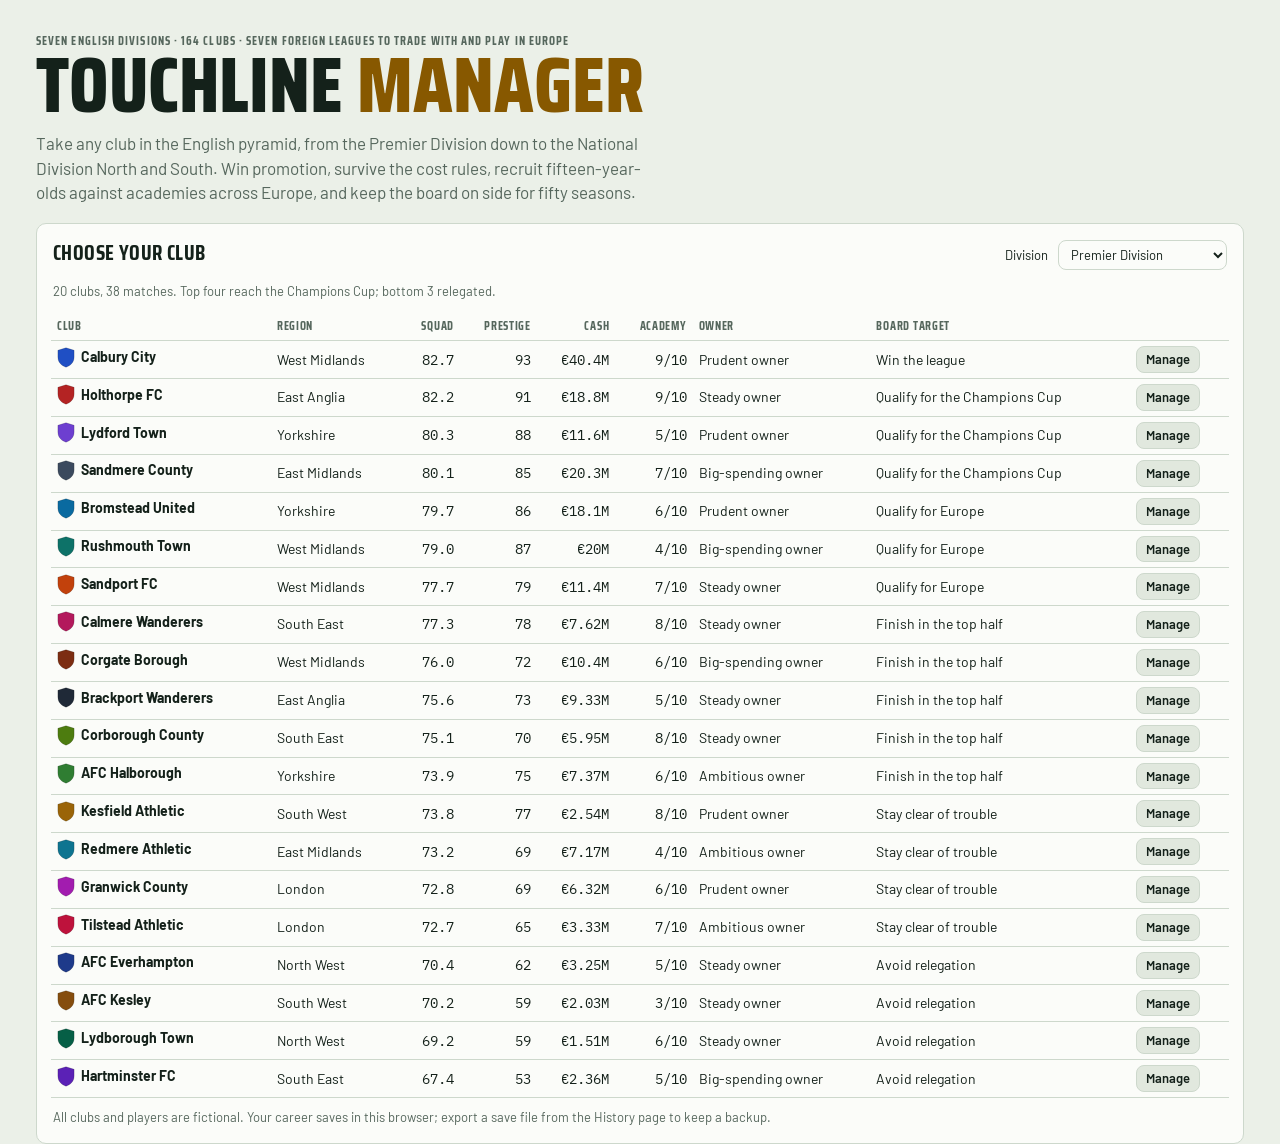
==== index.html @ c89dff46 "Touchline Manager: English pyramid football management game A browser football management game. One " ====
<!doctype html>
<html lang="en">
<head>
<meta charset="utf-8">
<meta name="viewport" content="width=device-width, initial-scale=1, viewport-fit=cover">
<title>Touchline Manager</title>
<meta name="description" content="A football management game set in the English pyramid, with European competition, youth recruitment and fifty-season careers.">
<meta name="theme-color" content="#10231a">
<meta name="apple-mobile-web-app-capable" content="yes">
<meta name="apple-mobile-web-app-status-bar-style" content="black-translucent">
<meta name="apple-mobile-web-app-title" content="Touchline">
<link rel="manifest" href="manifest.webmanifest">
<link rel="icon" href="icon.svg" type="image/svg+xml">
<link rel="apple-touch-icon" href="apple-touch-icon.png">
<link rel="preconnect" href="https://fonts.googleapis.com">
<link rel="preconnect" href="https://fonts.gstatic.com" crossorigin>
<link rel="stylesheet" href="https://fonts.googleapis.com/css2?family=Barlow:wght@400;500;600;700&family=IBM+Plex+Mono:wght@400;600&family=Saira+Condensed:wght@600;700;800&display=swap">
<link rel="stylesheet" href="app.css">
</head>
<body>
<div id="app"><div class="wrap gut" style="padding-block:40px"><p class="muted">Loading the leagues…</p></div></div>
<div id="modal"></div>
<div id="toast" hidden></div>
<div id="busy" class="busy" hidden><div>Simulating…</div></div>
<script src="js/data.js"></script>
<script src="js/world.js"></script>
<script src="js/engine.js"></script>
<script src="js/season.js"></script>
<script src="js/market.js"></script>
<script src="js/recruit.js"></script>
<script src="js/story.js"></script>
<script src="js/ui.js"></script>
<script src="js/main.js"></script>
</body>
</html>
---- app.css ----
/* Layout: floodlit-night scoreboard masthead with the Play control, a grass-tinted working surface below.
   Dense, sortable tables carry most of the game; the pitch diagram and live scoreboard are the two set pieces. */
:root{
  --bg:#ebf0e8; --surface:#fbfcf9; --surface-2:#e1e8de; --ink:#14211a; --muted:#56675d; --line:#cdd8cc;
  --board:#10231a; --board-2:#183528; --board-ink:#eaf3ec; --board-muted:#9db5a6;
  --pitch:#2c7a50; --pitch-2:#33845a; --chalk:rgba(255,255,255,.72);
  --accent:#e6a40c; --accent-ink:#875800; --on-accent:#1d1503;
  --win:#1b7f46; --draw:#7b847e; --loss:#bf3a25; --info:#2563a8; --crest-edge:rgba(0,0,0,.25);
  --zone-cc:#1b7f46; --zone-cs:#2563a8; --zone-po:#b07b00; --zone-down:#bf3a25;
  --f-display:"Saira Condensed","Arial Narrow",sans-serif;
  --f-body:"Barlow",system-ui,-apple-system,"Segoe UI",sans-serif;
  --f-mono:"IBM Plex Mono",ui-monospace,Menlo,monospace;
  --r:10px;
}
@media (prefers-color-scheme: dark){:root:not([data-theme="light"]){
  --bg:#0a130f; --surface:#101c16; --surface-2:#172720; --ink:#e3ece6; --muted:#8fa497; --line:#22382c;
  --board:#050b08; --board-2:#0f1f17; --board-ink:#eaf3ec; --board-muted:#86a090;
  --pitch:#1b5b3a; --pitch-2:#1f6341; --chalk:rgba(255,255,255,.55);
  --accent:#f1b52e; --accent-ink:#f1b52e; --on-accent:#1d1503;
  --win:#43c27a; --draw:#9aa39d; --loss:#f06b52; --info:#6ea8ec; --crest-edge:rgba(255,255,255,.25);
  --zone-cc:#43c27a; --zone-cs:#6ea8ec; --zone-po:#e0b040; --zone-down:#f06b52; color-scheme:dark}}
:root[data-theme="dark"]{
  --bg:#0a130f; --surface:#101c16; --surface-2:#172720; --ink:#e3ece6; --muted:#8fa497; --line:#22382c;
  --board:#050b08; --board-2:#0f1f17; --board-ink:#eaf3ec; --board-muted:#86a090;
  --pitch:#1b5b3a; --pitch-2:#1f6341; --chalk:rgba(255,255,255,.55);
  --accent:#f1b52e; --accent-ink:#f1b52e; --on-accent:#1d1503;
  --win:#43c27a; --draw:#9aa39d; --loss:#f06b52; --info:#6ea8ec; --crest-edge:rgba(255,255,255,.25);
  --zone-cc:#43c27a; --zone-cs:#6ea8ec; --zone-po:#e0b040; --zone-down:#f06b52; color-scheme:dark}

*{box-sizing:border-box}
[hidden]{display:none!important}
html{-webkit-text-size-adjust:100%}
body{margin:0}
body{background:var(--bg);color:var(--ink);font-family:var(--f-body);font-size:15px;line-height:1.45}
body::before{content:"";position:fixed;inset:0 0 auto;height:env(safe-area-inset-top,0px);z-index:10;background:var(--board)}
button{font:inherit;color:inherit;cursor:pointer}
:focus-visible{outline:2px solid var(--accent);outline-offset:2px}
h1,h2,h3{font-family:var(--f-display);text-wrap:balance;margin:0;line-height:1.05}
p{margin:0}
.num{font-family:var(--f-mono);font-variant-numeric:tabular-nums}
.eyebrow{font-family:var(--f-display);font-weight:700;text-transform:uppercase;letter-spacing:.09em;font-size:12px;color:var(--muted)}
.gut{padding-left:max(16px,env(safe-area-inset-left,0px));padding-right:max(16px,env(safe-area-inset-right,0px))}
.wrap{max-width:1240px;margin:0 auto}
.muted{color:var(--muted)} .small{font-size:13px} .tiny{font-size:12px}
.good{color:var(--win)} .bad{color:var(--loss)} .warn{color:var(--accent-ink)} .ok{color:var(--info)}

/* masthead */
.mast{background:var(--board);color:var(--board-ink);position:sticky;top:env(safe-area-inset-top,0px);z-index:5;border-bottom:3px solid var(--club,var(--accent))}
.mast-in{display:flex;flex-wrap:wrap;gap:10px 22px;align-items:center;justify-content:space-between;padding-block:10px 4px}
.ident{display:flex;gap:12px;align-items:center;min-width:0}
.ident h1{font-size:26px;font-weight:800;text-transform:uppercase;letter-spacing:.01em}
.ident .eyebrow{color:var(--board-muted)}
.mast-r{display:flex;gap:18px;align-items:center;flex-wrap:wrap}
.kpis{display:flex;gap:18px;margin:0;flex-wrap:wrap}
.kpis div{display:grid;gap:1px}
.kpis dt{font-family:var(--f-display);font-size:11px;text-transform:uppercase;letter-spacing:.1em;color:var(--board-muted)}
.kpis dd{margin:0;font-family:var(--f-mono);font-size:16px;font-weight:600;white-space:nowrap}
.meter{display:inline-block;width:48px;height:6px;border-radius:3px;background:rgba(255,255,255,.15);vertical-align:middle;margin-left:6px;overflow:hidden}
.meter i{display:block;height:100%;background:var(--accent)}
.meter.low i{background:var(--loss)}
.playbox{position:relative}
.playbtn{display:flex;align-items:stretch;border-radius:8px;overflow:hidden;background:var(--accent);color:var(--on-accent)}
.playbtn button{border:0;background:none;color:inherit;font-family:var(--f-display);font-weight:800;text-transform:uppercase;letter-spacing:.06em;font-size:17px;padding:8px 14px}
.playbtn button+button{border-left:1px solid rgba(0,0,0,.2);padding:8px 10px}
.playbtn.block{background:var(--board-2);color:var(--board-ink);border:1px solid var(--accent)}
.playmenu{position:absolute;right:0;top:calc(100% + 6px);background:var(--surface);color:var(--ink);border:1px solid var(--line);border-radius:10px;box-shadow:0 12px 30px rgba(0,0,0,.25);min-width:250px;padding:6px;z-index:30;display:grid}
.playmenu button{border:0;background:none;text-align:left;padding:9px 10px;border-radius:6px;display:grid}
.playmenu button:hover{background:var(--surface-2)}
.playmenu button small{color:var(--muted);font-size:12px}
.playmenu label{display:flex;gap:8px;align-items:center;padding:8px 10px;border-top:1px solid var(--line);margin-top:4px;font-size:14px}
.tabs{display:flex;gap:0;overflow-x:auto;scrollbar-width:none}
.tabs::-webkit-scrollbar{display:none}
.tabs button{background:none;border:0;padding:9px 11px 8px;font-family:var(--f-display);font-weight:700;font-size:15px;letter-spacing:.05em;text-transform:uppercase;color:var(--board-muted);border-bottom:3px solid transparent;margin-bottom:-3px;white-space:nowrap}
.tabs button[aria-current="page"]{color:var(--board-ink);border-bottom-color:var(--accent)}
.tabs button:hover{color:var(--board-ink)}
.tabs .dot{display:inline-block;min-width:16px;height:16px;border-radius:8px;background:var(--accent);color:var(--on-accent);font-size:11px;line-height:16px;text-align:center;margin-left:4px;font-family:var(--f-mono)}

main{padding-block:18px 56px}
.grid2{display:grid;grid-template-columns:minmax(0,1.55fr) minmax(0,1fr);gap:16px;align-items:start}
.grid3{display:grid;grid-template-columns:repeat(3,minmax(0,1fr));gap:16px;align-items:start}
.stack{display:grid;gap:16px;min-width:0;align-content:start}
.card{background:var(--surface);border:1px solid var(--line);border-radius:var(--r);padding:16px;min-width:0}
.card h2{font-size:21px;font-weight:700;text-transform:uppercase;letter-spacing:.02em}
.card h3{font-size:17px;font-weight:700;text-transform:uppercase;letter-spacing:.03em}
.card-h{display:flex;justify-content:space-between;align-items:baseline;gap:8px 12px;margin-bottom:12px;flex-wrap:wrap}
.row{display:flex;gap:10px;align-items:center;flex-wrap:wrap}
.between{justify-content:space-between}
.lead{font-size:16px;max-width:68ch}
.prose{display:grid;gap:8px;max-width:72ch}

.btn{border:1px solid var(--line);background:var(--surface-2);border-radius:8px;padding:7px 13px;font-weight:600;white-space:nowrap}
.btn:hover{border-color:var(--muted)}
.btn.primary{background:var(--accent);border-color:var(--accent);color:var(--on-accent);font-family:var(--f-display);font-size:17px;letter-spacing:.06em;text-transform:uppercase;padding:8px 18px}
.btn.sm{padding:3px 9px;font-size:13px}
.btn.danger{color:var(--loss)}
.btn:disabled{opacity:.45;cursor:not-allowed}
.lnk{border:0;background:none;padding:0;color:inherit;text-align:left;font-weight:600;text-decoration:underline;text-decoration-color:color-mix(in srgb,currentColor 30%,transparent);text-underline-offset:2px}
.lnk:hover{text-decoration-color:currentColor}
.seg{display:inline-flex;border:1px solid var(--line);border-radius:8px;overflow:hidden;background:var(--surface-2);flex-wrap:wrap}
.seg button{border:0;background:none;padding:5px 11px;font-weight:600;font-size:14px}
.seg button[aria-pressed="true"]{background:var(--ink);color:var(--surface)}
select,input[type=number],input[type=text]{font:inherit;padding:5px 8px;border-radius:8px;border:1px solid var(--line);background:var(--surface);color:var(--ink);max-width:100%}
label.f{display:grid;gap:3px;font-size:12px;color:var(--muted);font-weight:600}
.filters{display:flex;gap:10px;flex-wrap:wrap;align-items:end;margin-bottom:12px}

/* tables */
.tbl-wrap{overflow-x:auto;margin-inline:-2px}
table{border-collapse:collapse;width:100%;font-size:14px}
th{font-family:var(--f-display);text-transform:uppercase;letter-spacing:.06em;font-size:12px;color:var(--muted);text-align:left;font-weight:700;padding:6px;border-bottom:1px solid var(--line);white-space:nowrap}
th button{border:0;background:none;padding:0;font:inherit;color:inherit;letter-spacing:inherit;text-transform:inherit}
th[aria-sort] button{color:var(--ink)}
td{padding:5px 6px;border-bottom:1px solid var(--line);white-space:nowrap}
td.r,th.r{text-align:right} td.c,th.c{text-align:center}
td.wrap{white-space:normal;min-width:180px}
tr.me td{background:color-mix(in srgb,var(--accent) 15%,transparent);font-weight:600}
tr.sel td{background:color-mix(in srgb,var(--accent) 28%,transparent)}
tr.click{cursor:pointer} tr.click:hover td{background:var(--surface-2)}
tr.z-cc td:first-child{box-shadow:inset 3px 0 var(--zone-cc)} tr.z-cs td:first-child{box-shadow:inset 3px 0 var(--zone-cs)}
tr.z-po td:first-child{box-shadow:inset 3px 0 var(--zone-po)} tr.z-down td:first-child{box-shadow:inset 3px 0 var(--zone-down)}
.legend{display:flex;gap:14px;flex-wrap:wrap;font-size:12px;color:var(--muted);margin-top:8px}
.legend i{display:inline-block;width:10px;height:10px;border-radius:2px;margin-right:5px;vertical-align:-1px}
.pos{font-family:var(--f-mono);font-size:11px;font-weight:600;padding:1px 5px;border-radius:4px;background:var(--surface-2);border:1px solid var(--line)}
.chip{font-size:11px;font-weight:700;padding:1px 6px;border-radius:999px;font-family:var(--f-mono);white-space:nowrap}
.chip.inj{background:var(--loss);color:#fff} .chip.sus{background:var(--accent);color:var(--on-accent)} .chip.xi{background:var(--ink);color:var(--surface)}
.chip.hg{border:1px solid var(--line);color:var(--muted)} .chip.req{background:var(--loss);color:#fff} .chip.list{border:1px solid var(--accent-ink);color:var(--accent-ink)}
.fit{display:inline-block;width:38px;height:6px;border-radius:3px;background:var(--surface-2);vertical-align:middle;overflow:hidden;border:1px solid var(--line)}
.fit i{display:block;height:100%}
.ovr{font-family:var(--f-mono);font-weight:600}
.form{display:inline-flex;gap:2px;vertical-align:middle}
.form i{width:16px;height:16px;border-radius:3px;font-style:normal;font-size:10px;font-weight:700;display:grid;place-items:center;color:#fff;font-family:var(--f-mono)}
.form .W{background:var(--win)}.form .D{background:var(--draw)}.form .L{background:var(--loss)}
.stars{color:var(--accent-ink);letter-spacing:1px;white-space:nowrap}
.stars .un{color:var(--line)}
.bar{display:inline-block;width:70px;height:7px;border-radius:4px;background:var(--surface-2);border:1px solid var(--line);overflow:hidden;vertical-align:middle}
.bar i{display:block;height:100%;background:var(--accent)}
.crest{flex:none;vertical-align:middle}
.club-in{display:inline-flex;align-items:center;gap:6px}

/* home */
.fixture{display:grid;grid-template-columns:1fr auto 1fr;gap:10px;align-items:center;text-align:center;padding-block:4px 12px}
.fixture .team{display:grid;justify-items:center;gap:5px;min-width:0}
.fixture .team b{font-family:var(--f-display);font-size:21px;text-transform:uppercase;line-height:1}
.fixture .vs{font-family:var(--f-display);font-weight:800;font-size:20px;color:var(--muted)}
.cmp{display:grid;gap:8px;margin:4px 0 12px}
.cmp-row{display:grid;grid-template-columns:44px 1fr 44px;gap:8px;align-items:center;font-size:13px}
.cmp-row .lab{grid-column:1/-1;text-align:center;margin-bottom:-6px}
.split{height:8px;border-radius:4px;background:var(--surface-2);display:flex;overflow:hidden}
.split .a{background:var(--club,var(--accent))}.split .b{background:var(--muted);opacity:.45}
.res{display:grid;grid-template-columns:1fr auto 1fr;gap:8px;align-items:center;padding:6px 0;border-top:1px solid var(--line);font-size:14px}
.res:first-child{border-top:0}
.res .h{text-align:right}
.sc{font-family:var(--f-mono);font-weight:600;background:var(--surface-2);padding:1px 8px;border-radius:5px;min-width:54px;text-align:center;white-space:nowrap}
.news{display:grid;gap:9px;margin:0;padding:0;list-style:none}
.news li{border-left:3px solid var(--line);padding-left:10px;font-size:14px}
.news li.hi{border-color:var(--accent)}
.news small{display:block;color:var(--muted);font-size:12px}
.decision{border:1px solid var(--accent);border-radius:var(--r);padding:14px;background:color-mix(in srgb,var(--accent) 7%,var(--surface));display:grid;gap:8px}
.decision h3{font-size:18px}
.summary{border-top:4px solid var(--accent)}
.big{font-family:var(--f-display);font-weight:800;font-size:44px;line-height:1;text-transform:uppercase}
.ledger{display:grid;grid-template-columns:1fr auto;gap:4px 12px;margin:0}
.ledger dt{color:var(--muted)}.ledger dd{margin:0;text-align:right;font-family:var(--f-mono)}
.ledger .tot{border-top:1px solid var(--line);padding-top:6px;font-weight:700;color:var(--ink)}
.gauge{position:relative;height:12px;border-radius:6px;background:linear-gradient(90deg,var(--win) 0 56.6%,var(--accent) 56.6% 76.6%,var(--loss) 76.6%);margin:22px 0 22px;opacity:.85}
.gauge .mk{position:absolute;top:-6px;width:3px;height:24px;background:var(--ink);border-radius:2px}
.gauge .mk span{position:absolute;top:-18px;left:50%;transform:translateX(-50%);font-family:var(--f-mono);font-size:12px;font-weight:600;white-space:nowrap}
.gauge .tick{position:absolute;top:14px;font-size:11px;color:var(--muted);transform:translateX(-50%);font-family:var(--f-mono)}
.reg{display:flex;gap:18px;flex-wrap:wrap;font-size:14px}
.reg b{font-family:var(--f-mono)}

/* pitch */
.squad{display:grid;grid-template-columns:minmax(0,370px) minmax(0,1fr);gap:16px;align-items:start}
.pitch{position:relative;aspect-ratio:68/96;max-width:100%;border-radius:8px;overflow:hidden;background:repeating-linear-gradient(180deg,var(--pitch) 0 12.5%,var(--pitch-2) 12.5% 25%)}
.pitch svg.lines{position:absolute;inset:0;width:100%;height:100%}
.slot{position:absolute;transform:translate(-50%,-50%);display:grid;justify-items:center;gap:2px;background:none;border:0;padding:0;width:76px;color:#fff}
.slot .disc{width:38px;height:38px;border-radius:50%;display:grid;place-items:center;background:var(--club);border:2px solid rgba(255,255,255,.85);font-family:var(--f-mono);font-weight:600;font-size:14px;box-shadow:0 2px 6px rgba(0,0,0,.3)}
.slot .rl{font-size:10px;font-family:var(--f-mono);opacity:.85;margin-top:-2px}
.slot.oop .disc{border-style:dashed;border-color:var(--accent)}
.slot.empty .disc{background:rgba(0,0,0,.25);border-style:dashed}
.slot.sel .disc{outline:3px solid var(--accent);outline-offset:2px}
.slot .nm{font-size:12px;font-weight:600;background:rgba(0,0,0,.45);padding:0 5px;border-radius:4px;max-width:76px;overflow:hidden;text-overflow:ellipsis;white-space:nowrap}
.slot .fb{width:34px;height:3px;background:rgba(0,0,0,.35);border-radius:2px;overflow:hidden}
.slot .fb i{display:block;height:100%}
.hint{font-size:13px;color:var(--muted)}
.train{display:grid;grid-template-columns:repeat(3,minmax(0,1fr));gap:8px}
.train button{text-align:left;border:1px solid var(--line);background:var(--surface-2);border-radius:8px;padding:9px;display:grid;gap:2px}
.train button[aria-pressed="true"]{border-color:var(--accent);box-shadow:inset 0 0 0 1px var(--accent);background:var(--surface)}
.train b{font-family:var(--f-display);font-size:16px;text-transform:uppercase}

/* live */
.board{background:var(--board);color:var(--board-ink);border-radius:var(--r);padding:16px;display:grid;grid-template-columns:1fr auto 1fr;align-items:center;gap:10px}
.board .t{display:flex;align-items:center;gap:10px;min-width:0}
.board .t.away{justify-content:flex-end;text-align:right}
.board .t b{font-family:var(--f-display);font-size:24px;text-transform:uppercase;line-height:1;overflow-wrap:anywhere}
.board .score{font-family:var(--f-display);font-weight:800;font-size:56px;line-height:1;text-align:center;letter-spacing:.04em}
.board .clock{display:block;font-family:var(--f-mono);font-size:14px;color:var(--accent);font-weight:600;letter-spacing:0}
.board .comp{grid-column:1/-1;text-align:center;color:var(--board-muted)}
.poss{display:flex;height:6px;border-radius:3px;overflow:hidden;margin:10px 0 4px;background:var(--surface-2)}
.poss .h{background:var(--hc)}.poss .a{background:var(--ac)}
.live-grid{display:grid;grid-template-columns:minmax(0,1.4fr) minmax(0,1fr);gap:16px;margin-top:14px;align-items:start}
.feed{list-style:none;margin:0;padding:0;max-height:480px;overflow-y:auto}
.feed li{display:grid;grid-template-columns:40px 1fr;gap:8px;padding:6px 0;border-bottom:1px solid var(--line);font-size:14px}
.feed .m{font-family:var(--f-mono);color:var(--muted);text-align:right}
.feed .goal{font-weight:700} .feed .goal .m{color:var(--accent-ink)}
.feed .tag{display:inline-block;width:8px;height:8px;border-radius:2px;margin-right:6px;vertical-align:middle}
.stats td{text-align:center}.stats td:first-child{text-align:left}.stats td:last-child{text-align:right}
.ctrl{display:grid;gap:12px}
.ctrl label{display:grid;gap:4px;font-size:13px;color:var(--muted)}

/* brackets & groups */
.ties{display:grid;gap:6px}
.tie{display:grid;grid-template-columns:minmax(0,1fr) auto;gap:2px 10px;border:1px solid var(--line);border-radius:8px;padding:6px 10px;font-size:14px}
.tie .w{font-weight:700}
.tie .me{color:var(--accent-ink)}
.rounds{display:grid;grid-template-columns:repeat(auto-fill,minmax(250px,1fr));gap:14px}

/* modal */
.scrim{position:fixed;inset:0;background:rgba(5,12,9,.55);z-index:40;display:grid;place-items:start center;overflow-y:auto;padding:calc(30px + env(safe-area-inset-top,0px)) max(12px,env(safe-area-inset-right,0px)) 30px max(12px,env(safe-area-inset-left,0px))}
.modal{background:var(--surface);border-radius:12px;width:min(820px,100%);border:1px solid var(--line);box-shadow:0 20px 60px rgba(0,0,0,.35);min-width:0}
.modal-h{display:flex;gap:14px;align-items:center;padding:16px;border-bottom:1px solid var(--line);border-top:5px solid var(--mc,var(--accent));border-radius:12px 12px 0 0}
.modal-h h2{font-size:26px;text-transform:uppercase}
.modal-b{padding:16px;display:grid;gap:16px}
.modal-x{margin-left:auto;align-self:start}
.facts{display:grid;grid-template-columns:repeat(auto-fill,minmax(130px,1fr));gap:10px}
.facts div{display:grid;gap:1px}
.facts dt{font-family:var(--f-display);text-transform:uppercase;letter-spacing:.08em;font-size:11px;color:var(--muted)}
.facts dd{margin:0;font-weight:600}
.factor{display:grid;grid-template-columns:minmax(120px,1fr) auto 90px;gap:10px;align-items:center;font-size:14px;padding:4px 0;border-bottom:1px solid var(--line)}
.grade{font-family:var(--f-mono);font-weight:700;width:26px;text-align:center;border-radius:4px;padding:1px 0}
.grade.A{background:var(--win);color:#fff}.grade.B{background:color-mix(in srgb,var(--win) 55%,var(--surface));}.grade.C{background:var(--surface-2)}.grade.D{background:color-mix(in srgb,var(--loss) 40%,var(--surface))}.grade.F{background:var(--loss);color:#fff}

/* start */
.hero{padding-block:32px 18px;max-width:780px}
.hero h1{font-size:clamp(40px,8vw,78px);font-weight:800;text-transform:uppercase;line-height:.92}
.hero h1 span{color:var(--accent-ink)}
.hero p{font-size:17px;max-width:62ch;color:var(--muted);margin-top:10px}
.chips{display:flex;gap:6px;flex-wrap:wrap}
.chips button{border:1px solid var(--line);background:var(--surface);border-radius:999px;padding:4px 12px;font-size:13px;font-weight:600}
.chips button[aria-pressed="true"]{background:var(--ink);color:var(--surface);border-color:var(--ink)}

#toast{position:fixed;left:50%;bottom:calc(18px + env(safe-area-inset-bottom,0px));transform:translateX(-50%);background:var(--ink);color:var(--surface);padding:10px 16px;border-radius:8px;font-weight:600;font-size:14px;z-index:60;max-width:calc(100% - 32px);box-shadow:0 6px 20px rgba(0,0,0,.25)}
.busy{position:fixed;inset:0;z-index:50;display:grid;place-items:center;background:rgba(5,12,9,.35)}
.busy div{background:var(--board);color:var(--board-ink);padding:14px 20px;border-radius:10px;font-family:var(--f-display);font-size:20px;text-transform:uppercase;letter-spacing:.06em}

@media (max-width:980px){.grid3{grid-template-columns:minmax(0,1fr) minmax(0,1fr)}}
@media (max-width:860px){.grid2,.grid3,.squad,.live-grid{grid-template-columns:minmax(0,1fr)}.squad .pitch{max-width:380px;margin:0 auto;width:100%}}
@media (max-width:560px){
  .ident h1{font-size:20px}.kpis{gap:12px}.kpis dd{font-size:14px}
  .board .score{font-size:40px}.board .t b{font-size:16px}.board .t .crest{display:none}
  .fixture .team b{font-size:16px}.train{grid-template-columns:minmax(0,1fr)}
  .hide-sm{display:none}.tabs button{padding:9px 8px 8px;font-size:14px}
  .factor{grid-template-columns:1fr auto 70px}
}
@media (prefers-reduced-motion:no-preference){.feed li.new{animation:in .4s ease-out}@keyframes in{from{background:color-mix(in srgb,var(--accent) 30%,transparent)}}}
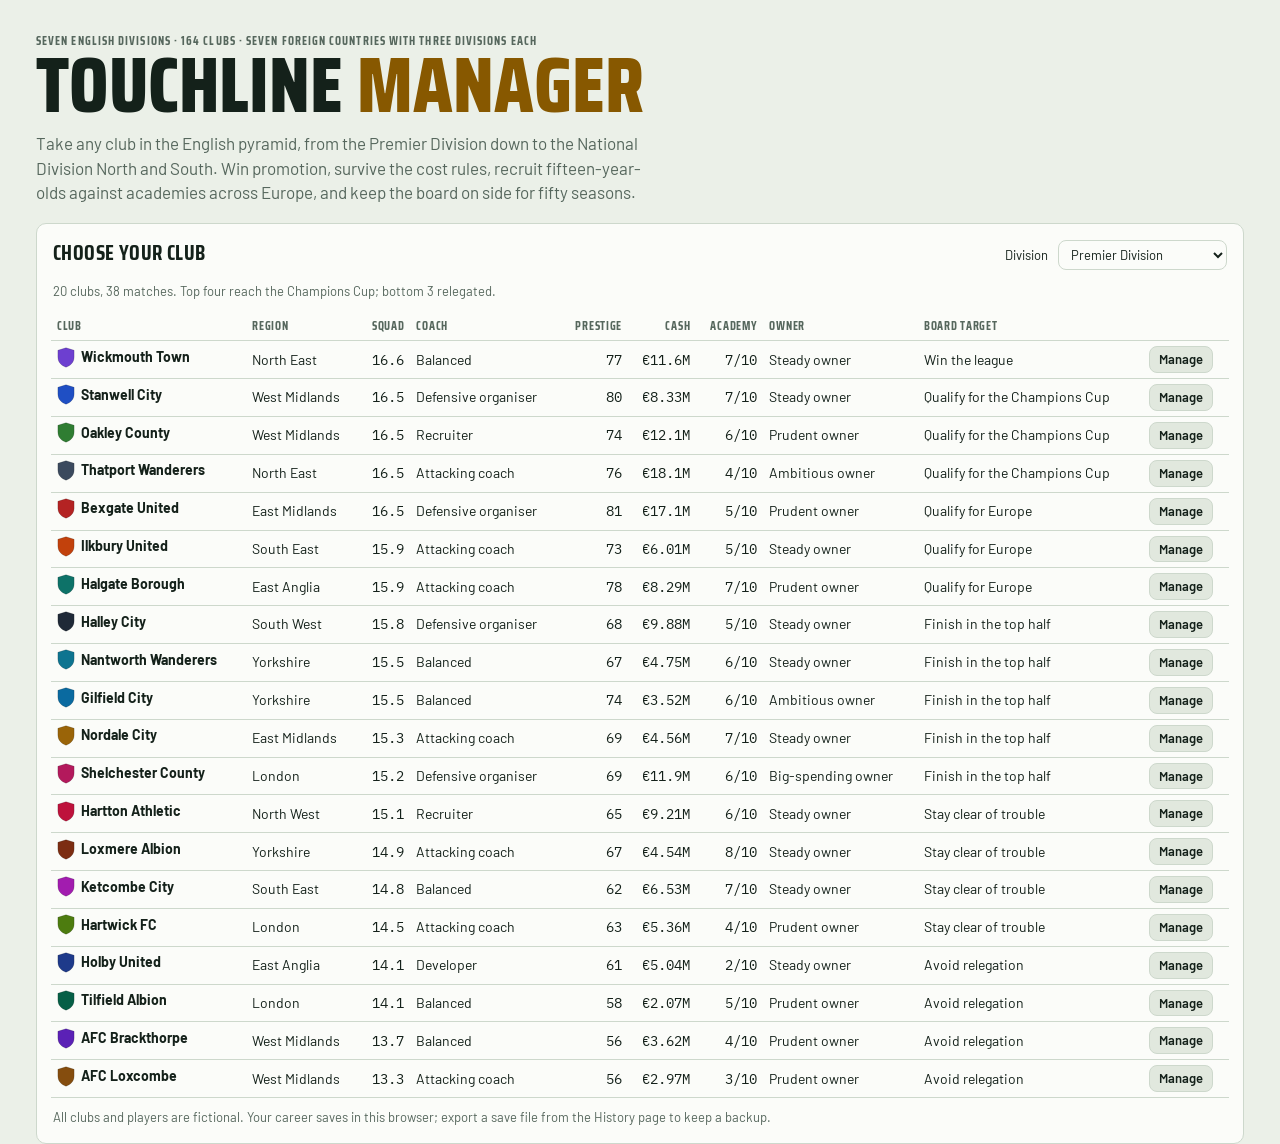
==== commit 50e6505f: "Add club rivalries and derbies Every club's nearest neighbour and nearest same-division club are riv" ====
--- a/index.html
+++ b/index.html
@@ -29,6 +29,7 @@
 <script src="js/market.js"></script>
 <script src="js/recruit.js"></script>
 <script src="js/story.js"></script>
+<script src="js/rivals.js"></script>
 <script src="js/ui.js"></script>
 <script src="js/main.js"></script>
 </body>
--- a/app.css
+++ b/app.css
@@ -252,3 +252,23 @@
   .factor{grid-template-columns:1fr auto 70px}
 }
 @media (prefers-reduced-motion:no-preference){.feed li.new{animation:in .4s ease-out}@keyframes in{from{background:color-mix(in srgb,var(--accent) 30%,transparent)}}}
+/* ratings out of 20 */
+.rt{font-family:var(--f-mono);font-weight:600;display:inline-block;min-width:26px;text-align:center;border-radius:5px;padding:0 4px}
+.rt.rng{color:var(--muted);font-weight:400;border:1px dashed var(--line)}
+.a1{background:color-mix(in srgb,var(--loss) 22%,transparent)}.a2{background:var(--surface-2)}.a3{background:color-mix(in srgb,var(--win) 25%,transparent)}.a4{background:color-mix(in srgb,var(--accent) 45%,transparent)}
+.atts{display:inline-flex;gap:3px;flex-wrap:nowrap}
+.at{font-family:var(--f-mono);font-size:11px;padding:1px 4px;border-radius:4px;white-space:nowrap}
+.attrs{display:grid;gap:6px}
+.attr{display:grid;grid-template-columns:minmax(110px,1fr) minmax(80px,2fr) 54px;gap:10px;align-items:center;font-size:14px}
+.attrs.coach .attr{grid-template-columns:minmax(150px,1.4fr) minmax(70px,1fr) 34px auto}
+.abar{position:relative;height:10px;border-radius:5px;background:var(--surface-2);border:1px solid var(--line);overflow:hidden}
+.abar i{position:absolute;top:0;bottom:0;border-radius:4px}
+.abar i.a1{background:var(--loss)}.abar i.a2{background:var(--muted)}.abar i.a3{background:var(--win)}.abar i.a4{background:var(--accent)}
+.train.arch{grid-template-columns:repeat(auto-fill,minmax(150px,1fr))}
+input[type=text]{width:100%}
+.rt.est{font-weight:600;border:1px dashed var(--line)}
+
+/* rivalries */
+.chip.rival{border:1px solid var(--loss);color:var(--loss)}
+.chip.rival.r3{background:var(--loss);color:#fff}
+.derby{border:1px solid var(--loss);border-radius:8px;padding:8px 10px;font-size:13px;margin:0 0 10px;background:color-mix(in srgb,var(--loss) 7%,var(--surface))}
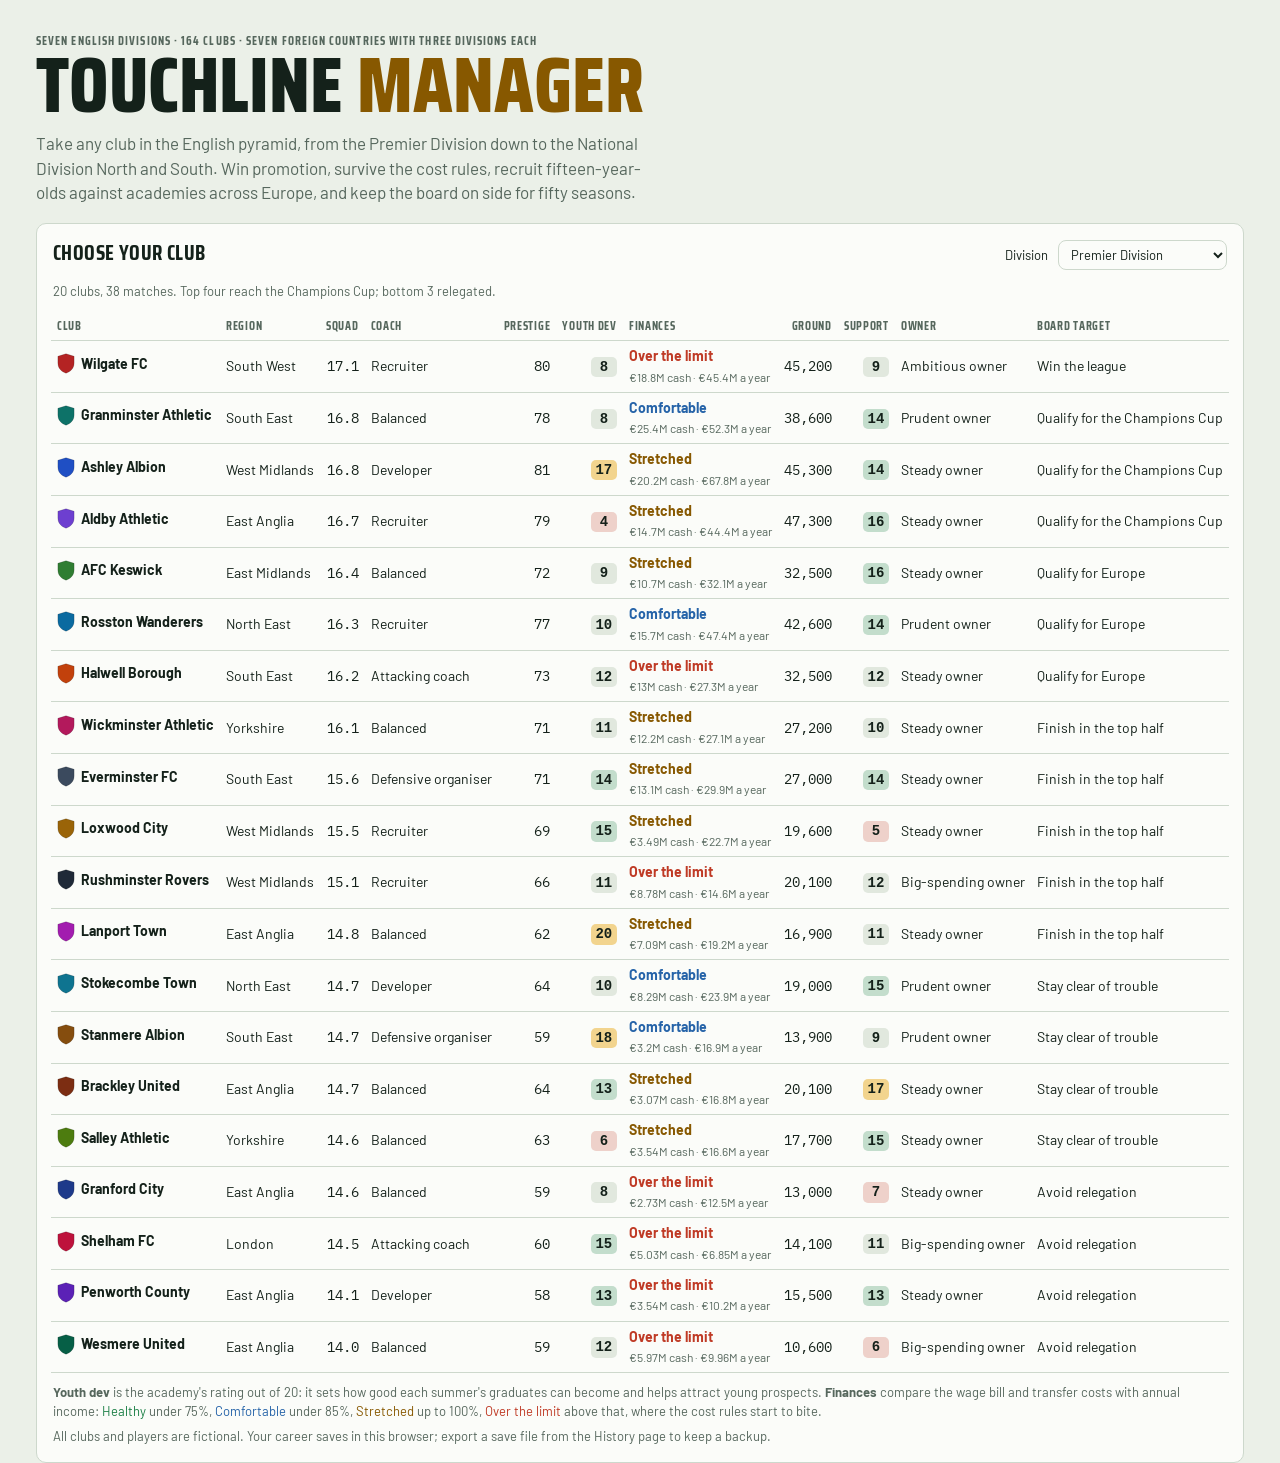
==== commit ddffaeec: "Stadiums, ticket prices, support base and fan engagement - Every club has a ground sized by standing" ====
--- a/index.html
+++ b/index.html
@@ -30,6 +30,7 @@
 <script src="js/recruit.js"></script>
 <script src="js/story.js"></script>
 <script src="js/rivals.js"></script>
+<script src="js/stadium.js"></script>
 <script src="js/ui.js"></script>
 <script src="js/main.js"></script>
 </body>
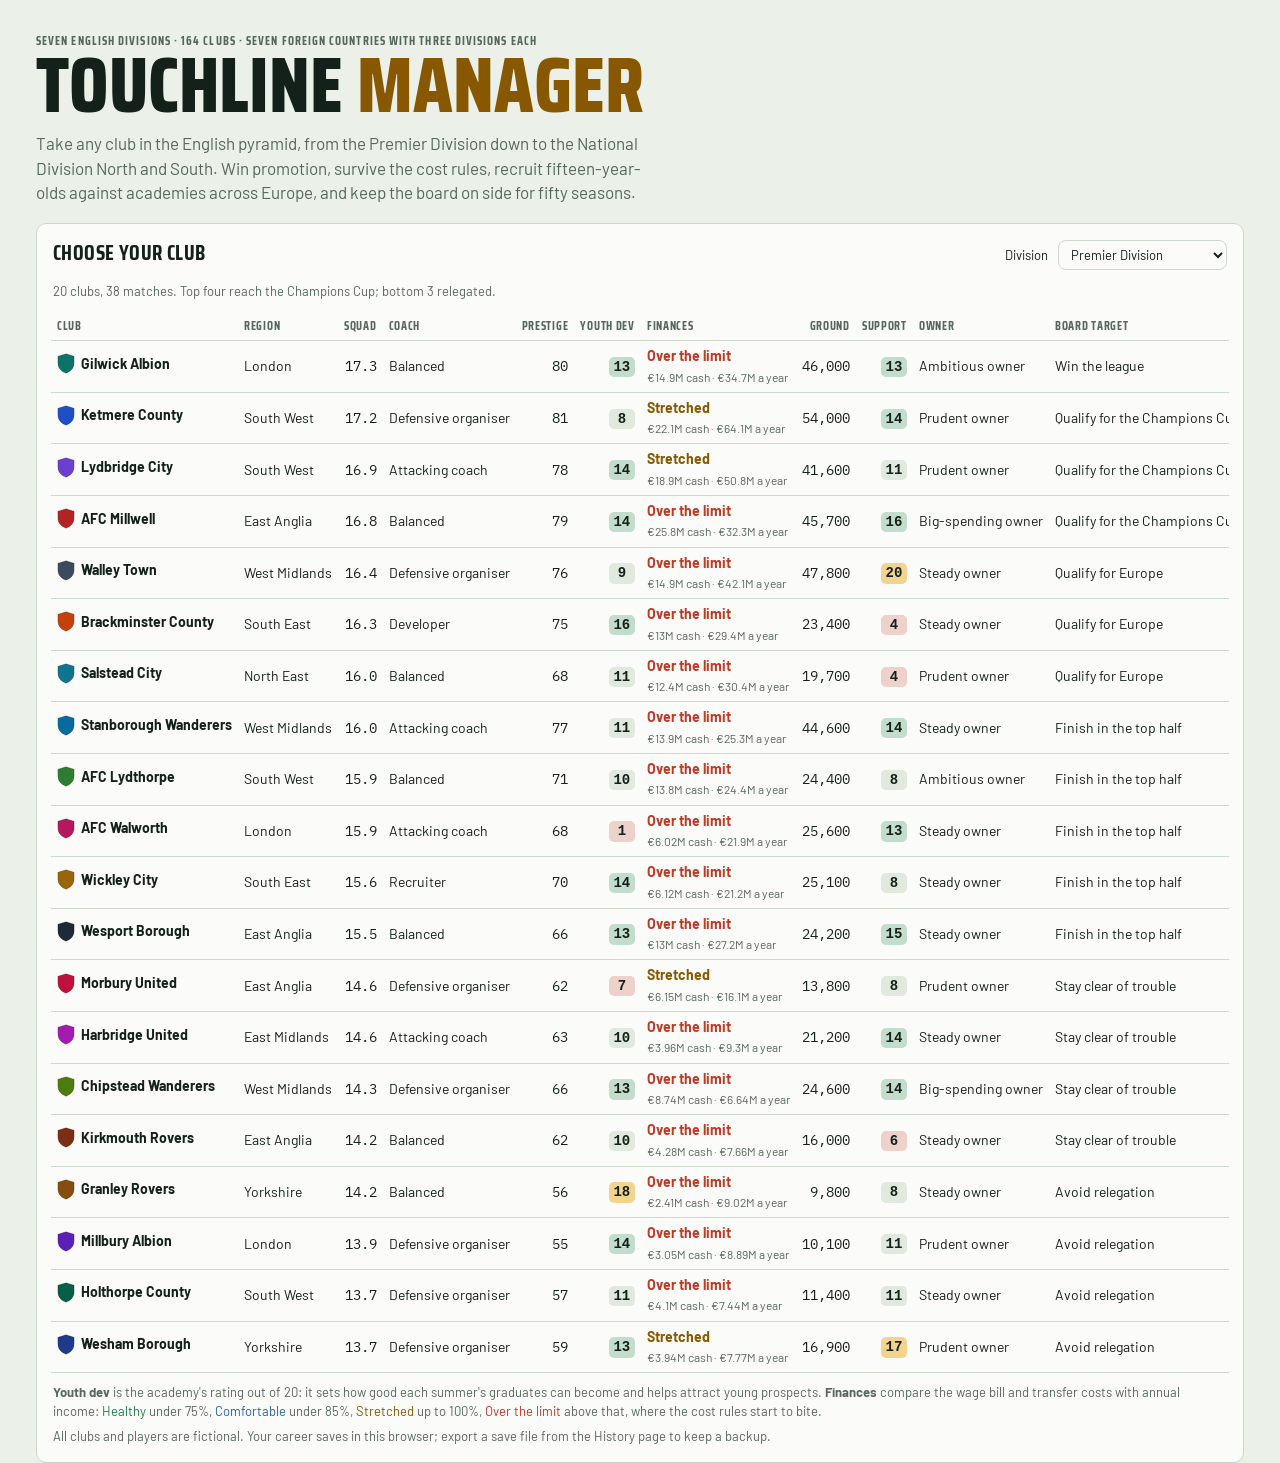
==== commit c0a4b4e8: "Sponsorship deals that grow with prestige and success - Every club has a shirt sponsor and a kit sup" ====
--- a/index.html
+++ b/index.html
@@ -31,6 +31,7 @@
 <script src="js/story.js"></script>
 <script src="js/rivals.js"></script>
 <script src="js/stadium.js"></script>
+<script src="js/sponsors.js"></script>
 <script src="js/ui.js"></script>
 <script src="js/main.js"></script>
 </body>
